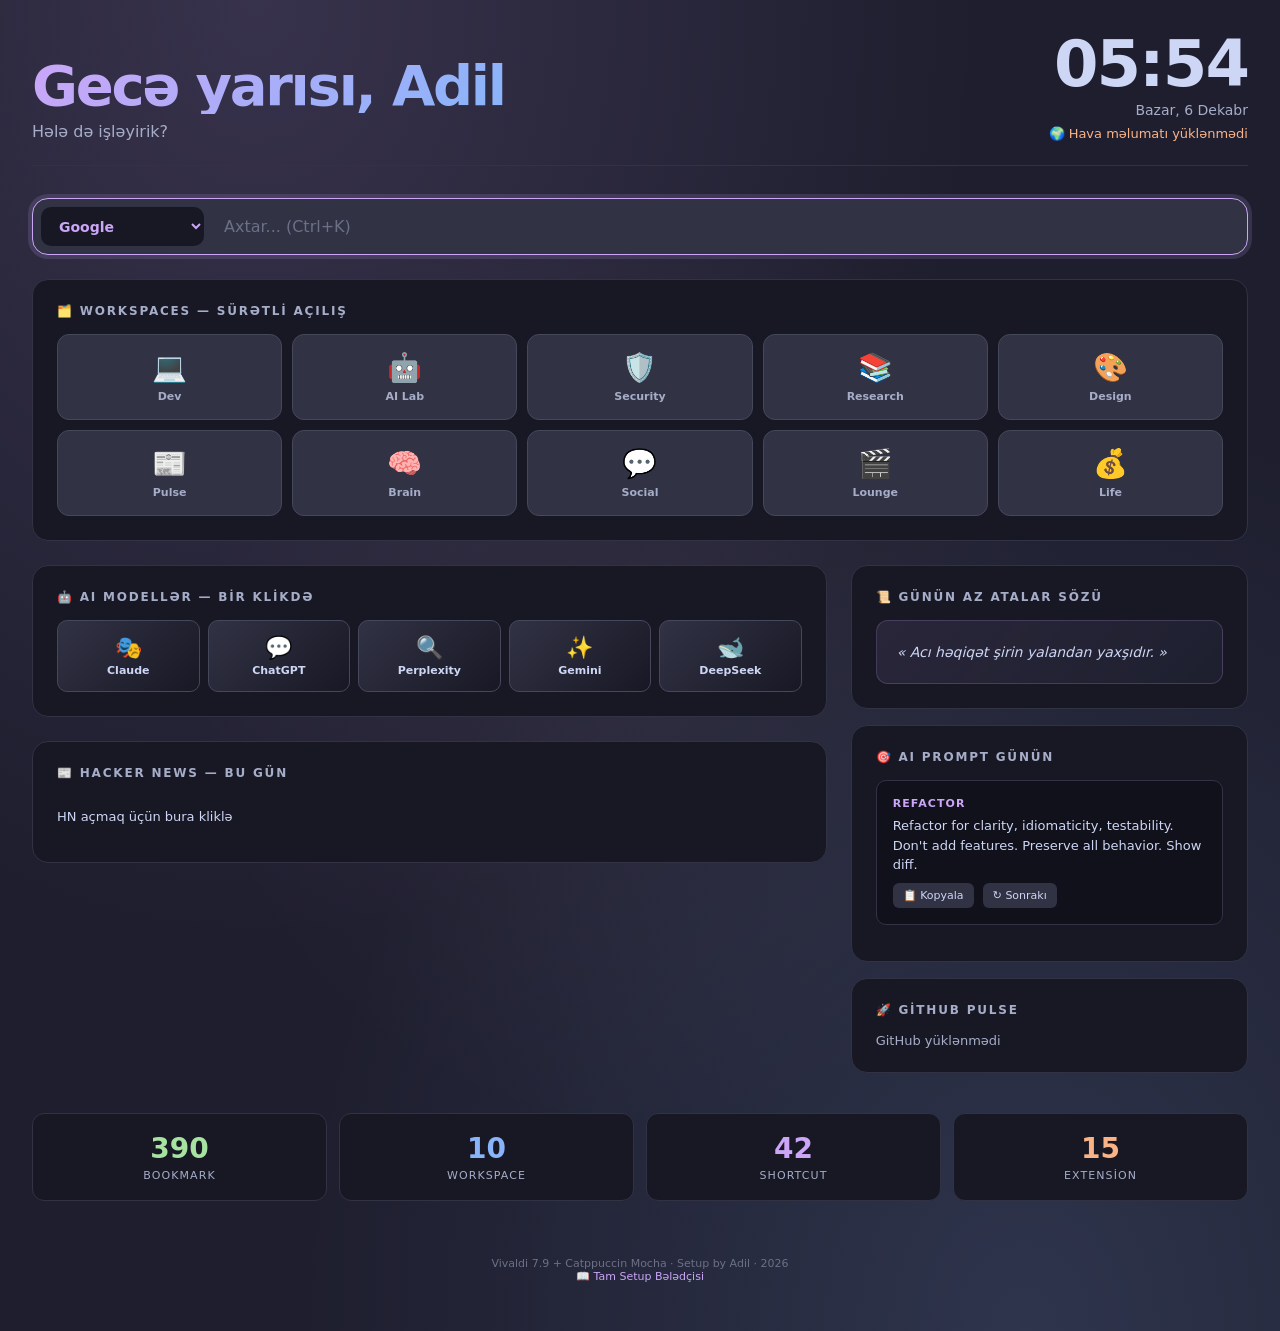
==== vivaldi/dashboard/index.html @ 632eeb1e "Initial commit: Vivaldi Cockpit 2026 setup" ====
<!DOCTYPE html>
<html lang="az">
<head>
<meta charset="UTF-8">
<meta name="viewport" content="width=device-width, initial-scale=1">
<title>Adil's Cockpit</title>
<style>
:root{--base:#1e1e2e;--mantle:#181825;--crust:#11111b;--surface0:#313244;--surface1:#45475a;--surface2:#585b70;--text:#cdd6f4;--subtext:#a6adc8;--overlay:#6c7086;--pink:#f5c2e7;--mauve:#cba6f7;--red:#f38ba8;--peach:#fab387;--yellow:#f9e2af;--green:#a6e3a1;--teal:#94e2d5;--sky:#89dceb;--sapphire:#74c7ec;--blue:#89b4fa;--lavender:#b4befe}
*{margin:0;padding:0;box-sizing:border-box;font-family:'Inter','SF Pro Display',system-ui,sans-serif}
body{background:var(--base);color:var(--text);min-height:100vh;overflow-x:hidden;background-image:radial-gradient(at 20% 0%,rgba(203,166,247,.15) 0,transparent 50%),radial-gradient(at 80% 100%,rgba(137,180,250,.15) 0,transparent 50%),radial-gradient(at 50% 50%,rgba(245,194,231,.06) 0,transparent 50%)}
.container{max-width:1400px;margin:0 auto;padding:32px}
.hero{display:grid;grid-template-columns:1fr auto;gap:32px;align-items:end;margin-bottom:32px;padding-bottom:24px;border-bottom:1px solid var(--surface0)}
.greeting h1{font-size:56px;font-weight:800;letter-spacing:-.04em;line-height:1;background:linear-gradient(135deg,var(--mauve),var(--blue),var(--lavender));-webkit-background-clip:text;background-clip:text;-webkit-text-fill-color:transparent;margin-bottom:8px}
.greeting p{color:var(--subtext);font-size:16px}
.clock{text-align:right;font-variant-numeric:tabular-nums}
.clock .time{font-size:64px;font-weight:700;color:var(--text);letter-spacing:-.03em;line-height:1}
.clock .date{color:var(--subtext);margin-top:6px;font-size:14px}
.clock .weather{margin-top:8px;color:var(--peach);font-size:13px}
.search-bar{margin:24px 0;display:flex;gap:12px;background:var(--surface0);padding:8px;border-radius:16px;border:1px solid var(--surface1);transition:border .2s,box-shadow .2s}
.search-bar:focus-within{border-color:var(--mauve);box-shadow:0 0 0 4px rgba(203,166,247,.15)}
.search-bar select{background:var(--mantle);color:var(--mauve);border:none;border-radius:10px;padding:10px 14px;font-size:14px;font-weight:600;cursor:pointer;outline:none}
.search-bar input{flex:1;background:transparent;border:none;color:var(--text);font-size:16px;padding:10px 8px;outline:none}
.search-bar input::placeholder{color:var(--overlay)}
.grid{display:grid;grid-template-columns:2fr 1fr;gap:24px}
.section{background:var(--mantle);border:1px solid var(--surface0);border-radius:16px;padding:24px}
.section h2{font-size:12px;text-transform:uppercase;letter-spacing:.15em;color:var(--subtext);margin-bottom:16px;font-weight:700}
.workspaces{display:grid;grid-template-columns:repeat(5,1fr);gap:10px}
.ws-card{background:var(--surface0);border:1px solid var(--surface1);border-radius:12px;padding:16px 12px;text-align:center;cursor:pointer;text-decoration:none;color:var(--text);transition:all .2s;display:flex;flex-direction:column;align-items:center;gap:6px}
.ws-card:hover{background:var(--surface1);border-color:var(--mauve);transform:translateY(-2px);box-shadow:0 8px 16px rgba(0,0,0,.2)}
.ws-card .emoji{font-size:28px}
.ws-card .name{font-size:11px;color:var(--subtext);font-weight:600}
.ai-grid{display:grid;grid-template-columns:repeat(5,1fr);gap:8px}
.ai-btn{background:linear-gradient(135deg,var(--surface0),var(--mantle));border:1px solid var(--surface1);border-radius:10px;padding:14px 8px;text-align:center;text-decoration:none;color:var(--text);font-size:11px;font-weight:600;cursor:pointer;transition:all .2s;display:block}
.ai-btn:hover{transform:translateY(-2px);border-color:var(--blue)}
.ai-btn .icon{font-size:22px;display:block;margin-bottom:4px}
.widget{margin-bottom:16px}
.proverb{background:linear-gradient(135deg,rgba(203,166,247,.1),rgba(137,180,250,.05));border:1px solid rgba(203,166,247,.2);padding:20px;border-radius:12px;font-style:italic;color:var(--text);font-size:14px;line-height:1.6}
.prompt-card{background:var(--crust);padding:16px;border-radius:10px;border:1px solid var(--surface0);margin-bottom:12px}
.prompt-card .label{font-size:11px;color:var(--mauve);text-transform:uppercase;letter-spacing:.1em;font-weight:700;margin-bottom:6px}
.prompt-card .text{color:var(--text);font-size:13px;line-height:1.5}
.prompt-card button{background:var(--surface0);color:var(--text);border:none;padding:6px 10px;border-radius:6px;font-size:11px;margin:8px 4px 0 0;cursor:pointer;transition:background .2s}
.prompt-card button:hover{background:var(--mauve);color:var(--base)}
.hn-list{list-style:none}
.hn-item{padding:12px 0;border-bottom:1px solid var(--surface0)}
.hn-item:last-child{border-bottom:none}
.hn-item a{color:var(--text);text-decoration:none;font-size:13px;line-height:1.4;display:block}
.hn-item a:hover{color:var(--peach)}
.hn-item .meta{color:var(--overlay);font-size:11px;margin-top:4px}
.stats{display:grid;grid-template-columns:repeat(4,1fr);gap:12px;margin-top:24px}
.stat{background:var(--mantle);border:1px solid var(--surface0);border-radius:12px;padding:18px;text-align:center}
.stat .value{font-size:28px;font-weight:700;color:var(--green);font-variant-numeric:tabular-nums}
.stat .label{font-size:11px;color:var(--subtext);text-transform:uppercase;letter-spacing:.1em;margin-top:4px}
.stat:nth-child(2) .value{color:var(--blue)}
.stat:nth-child(3) .value{color:var(--mauve)}
.stat:nth-child(4) .value{color:var(--peach)}
.footer{margin-top:40px;text-align:center;color:var(--overlay);font-size:11px;padding:16px}
.footer a{color:var(--mauve);text-decoration:none}
@media(max-width:1024px){.grid{grid-template-columns:1fr}.workspaces{grid-template-columns:repeat(5,1fr)}.ai-grid{grid-template-columns:repeat(3,1fr)}}
</style>
</head>
<body>
<div class="container">
<div class="hero">
<div class="greeting"><h1 id="greeting">Salam Adil</h1><p id="subgreeting">Bu gün nə yaratacağıq?</p></div>
<div class="clock"><div class="time" id="time">--:--</div><div class="date" id="date">—</div><div class="weather" id="weather">Hava yüklənir...</div></div>
</div>
<div class="search-bar">
<select id="engine">
<option value="https://www.google.com/search?q=">Google</option>
<option value="https://duckduckgo.com/?q=">DuckDuckGo</option>
<option value="https://www.perplexity.ai/?q=">Perplexity</option>
<option value="https://github.com/search?q=">GitHub</option>
<option value="https://context7.com/search?q=">Context7</option>
<option value="https://www.npmjs.com/search?q=">npm</option>
<option value="https://pub.dev/packages?q=">pub.dev</option>
<option value="https://stackoverflow.com/search?q=">StackOverflow</option>
<option value="https://wiki.archlinux.org/index.php?search=">Arch Wiki</option>
<option value="https://www.youtube.com/results?search_query=">YouTube</option>
</select>
<input id="searchInput" placeholder="Axtar... (Ctrl+K)" autofocus>
</div>
<div class="section" style="margin-bottom:24px"><h2>🗂️ Workspaces — Sürətli Açılış</h2>
<div class="workspaces" id="ws-grid"></div>
</div>
<div class="grid">
<div>
<div class="section" style="margin-bottom:24px"><h2>🤖 AI Modellər — Bir Klikdə</h2>
<div class="ai-grid" id="ai-grid"></div>
</div>
<div class="section"><h2>📰 Hacker News — Bu Gün</h2>
<ul class="hn-list" id="hn-list"><li class="hn-item"><a>Yüklənir...</a></li></ul>
</div>
</div>
<div>
<div class="widget"><div class="section"><h2>📜 Günün AZ Atalar Sözü</h2>
<div class="proverb" id="proverb">Yüklənir...</div></div></div>
<div class="widget"><div class="section"><h2>🎯 AI Prompt Günün</h2>
<div class="prompt-card">
<div class="label" id="prompt-label">Code Review</div>
<div class="text" id="prompt-text">...</div>
<button id="btn-copy">📋 Kopyala</button>
<button id="btn-next">↻ Sonrakı</button>
</div></div></div>
<div class="widget"><div class="section"><h2>🚀 GitHub Pulse</h2>
<div id="ghpulse" style="font-size:13px;color:var(--subtext)">Yüklənir...</div>
</div></div>
</div>
</div>
<div class="stats">
<div class="stat"><div class="value">390</div><div class="label">Bookmark</div></div>
<div class="stat"><div class="value">10</div><div class="label">Workspace</div></div>
<div class="stat"><div class="value">42</div><div class="label">Shortcut</div></div>
<div class="stat"><div class="value">15</div><div class="label">Extension</div></div>
</div>
<div class="footer">Vivaldi 7.9 + Catppuccin Mocha · Setup by Adil · 2026<br><a href="file:///home/blackarch/vivaldi-tam-bele.md">📖 Tam Setup Bələdçisi</a></div>
</div>
<script>
const $ = id => document.getElementById(id);

// ═══ CLOCK ═══
const days = ['Bazar','Bazar ertəsi','Çərşənbə axşamı','Çərşənbə','Cümə axşamı','Cümə','Şənbə'];
const months = ['Yanvar','Fevral','Mart','Aprel','May','İyun','İyul','Avqust','Sentyabr','Oktyabr','Noyabr','Dekabr'];
function tick(){
  const d = new Date();
  $('time').textContent = String(d.getHours()).padStart(2,'0') + ':' + String(d.getMinutes()).padStart(2,'0');
  $('date').textContent = days[d.getDay()] + ', ' + d.getDate() + ' ' + months[d.getMonth()];
}
tick(); setInterval(tick, 30000);

// ═══ GREETING ═══
const h = new Date().getHours();
let g='Salam Adil', sg='Bu gün nə yaratacağıq?';
if(h<6){g='Gecə yarısı, Adil';sg='Hələ də işləyirik?';}
else if(h<12){g='Sabahın xeyir, Adil';sg='Bu gün nə yaratacağıq?';}
else if(h<17){g='Salam Adil';sg='Günortan xeyirli olsun';}
else if(h<22){g='Axşamın xeyir, Adil';sg='Necə getdi günün?';}
else{g='Gecən xeyir, Adil';sg='İstirahət vaxtı yaxınlaşır';}
$('greeting').textContent = g;
$('subgreeting').textContent = sg;

// ═══ HAVA (open-meteo — clean JSON, no HTML pollution) ═══
const wmoMap = {
  0:'☀️ Aydın',1:'🌤️ Az buludlu',2:'⛅ Buludlu',3:'☁️ Tutqun',
  45:'🌫️ Duman',48:'🌫️ Duman',
  51:'🌦️ Çisəkli',53:'🌦️ Çisəkli',55:'🌦️ Şiddətli çisək',
  61:'🌧️ Yüngül yağış',63:'🌧️ Yağış',65:'🌧️ Şiddətli yağış',
  71:'🌨️ Yüngül qar',73:'🌨️ Qar',75:'❄️ Şiddətli qar',
  77:'🌨️ Qar dənələri',
  80:'🌦️ Leysan',81:'🌧️ Leysan',82:'⛈️ Şiddətli leysan',
  85:'🌨️ Qar leysanı',86:'❄️ Şiddətli qar leysanı',
  95:'⛈️ Tufan',96:'⛈️ Tufan + dolu',99:'⛈️ Şiddətli tufan'
};
fetch('https://api.open-meteo.com/v1/forecast?latitude=40.4093&longitude=49.8671&current=temperature_2m,wind_speed_10m,weather_code&timezone=Asia/Baku')
  .then(r=>r.json())
  .then(d=>{
    const c = d.current;
    const desc = wmoMap[c.weather_code] || '🌍';
    $('weather').textContent = `🌍 Bakı: ${desc} ${Math.round(c.temperature_2m)}°C · 💨 ${Math.round(c.wind_speed_10m)} km/h`;
  })
  .catch(()=>$('weather').textContent='🌍 Hava məlumatı yüklənmədi');

// ═══ SEARCH ═══
const si = $('searchInput');
si.addEventListener('keydown', e => {
  if(e.key==='Enter') location.href = $('engine').value + encodeURIComponent(si.value);
});
document.addEventListener('keydown', e => {
  if((e.ctrlKey||e.metaKey)&&e.key==='k'){e.preventDefault();si.focus();}
});

// ═══ WORKSPACES ═══
const ws = [
  {emoji:'💻',name:'Dev',url:'http://localhost:3000'},
  {emoji:'🤖',name:'AI Lab',url:'https://claude.ai'},
  {emoji:'🛡️',name:'Security',url:'https://www.shodan.io'},
  {emoji:'📚',name:'Research',url:'https://arxiv.org'},
  {emoji:'🎨',name:'Design',url:'https://www.figma.com'},
  {emoji:'📰',name:'Pulse',url:'https://news.ycombinator.com'},
  {emoji:'🧠',name:'Brain',url:'https://www.notion.so'},
  {emoji:'💬',name:'Social',url:'https://x.com/home'},
  {emoji:'🎬',name:'Lounge',url:'https://www.youtube.com'},
  {emoji:'💰',name:'Life',url:'https://maps.google.com'}
];
const wsGrid = $('ws-grid');
ws.forEach(w => {
  const a = document.createElement('a');
  a.className = 'ws-card';
  a.href = w.url;
  const e = document.createElement('span'); e.className='emoji'; e.textContent=w.emoji;
  const n = document.createElement('span'); n.className='name'; n.textContent=w.name;
  a.appendChild(e); a.appendChild(n);
  wsGrid.appendChild(a);
});

// ═══ AI BUTTONS ═══
const ai = [
  {icon:'🎭',name:'Claude',url:'https://claude.ai'},
  {icon:'💬',name:'ChatGPT',url:'https://chat.openai.com'},
  {icon:'🔍',name:'Perplexity',url:'https://www.perplexity.ai'},
  {icon:'✨',name:'Gemini',url:'https://gemini.google.com'},
  {icon:'🐋',name:'DeepSeek',url:'https://chat.deepseek.com'}
];
const aiGrid = $('ai-grid');
ai.forEach(a => {
  const btn = document.createElement('a');
  btn.className = 'ai-btn';
  btn.href = a.url;
  btn.target = '_blank';
  const ic = document.createElement('span'); ic.className='icon'; ic.textContent=a.icon;
  btn.appendChild(ic);
  btn.appendChild(document.createTextNode(a.name));
  aiGrid.appendChild(btn);
});

// ═══ HACKER NEWS (safe DOM) ═══
fetch('https://hacker-news.firebaseio.com/v0/topstories.json')
  .then(r=>r.json())
  .then(ids=>Promise.all(ids.slice(0,5).map(id=>
    fetch(`https://hacker-news.firebaseio.com/v0/item/${id}.json`).then(r=>r.json())
  )))
  .then(stories => {
    const list = $('hn-list');
    list.textContent = '';
    stories.forEach(s => {
      const li = document.createElement('li');
      li.className = 'hn-item';
      const a = document.createElement('a');
      a.href = s.url || ('https://news.ycombinator.com/item?id=' + s.id);
      a.target = '_blank';
      a.textContent = s.title;
      const meta = document.createElement('div');
      meta.className = 'meta';
      meta.textContent = `▲ ${s.score} · ${s.descendants||0} comments · ${s.by}`;
      a.appendChild(meta);
      li.appendChild(a);
      list.appendChild(li);
    });
  })
  .catch(() => {
    const list = $('hn-list');
    list.textContent = '';
    const li = document.createElement('li');
    li.className = 'hn-item';
    const a = document.createElement('a');
    a.href = 'https://news.ycombinator.com';
    a.textContent = 'HN açmaq üçün bura kliklə';
    li.appendChild(a);
    list.appendChild(li);
  });

// ═══ AZ PROVERBS ═══
const proverbs = [
  "Vaxt qızıldan qiymətlidir.",
  "Bir baxışın min söhbəti var.",
  "Tək əldən səs çıxmaz.",
  "Su axar, çuxurunu tapar.",
  "Gözəl olan dünya zəhmətə dəyər.",
  "İti gör daşı yığ.",
  "Yüz dəfə eşitməkdənsə, bir dəfə görmək yaxşıdır.",
  "Bilik insanın əbədi zənginliyidir.",
  "Hər işin öz vaxtı var.",
  "Doğru söz acı olar.",
  "İlk addım ən çətinidir.",
  "Səbr — uğurun açarıdır.",
  "Tələsən təngnəfəs olar.",
  "Düşmən gücdə deyil, ağılda olar.",
  "Az danış, çox dinlə.",
  "Yaxşı dost gümüşdən qiymətlidir.",
  "Acı həqiqət şirin yalandan yaxşıdır.",
  "Ağıl yaşda deyil, başdadır."
];
const dayIdx = Math.floor((new Date() - new Date(new Date().getFullYear(),0,0))/86400000) % proverbs.length;
$('proverb').textContent = '« ' + proverbs[dayIdx] + ' »';

// ═══ AI PROMPTS ═══
const prompts = [
  {label:"Code Review (Sərt)",text:"Review this code mercilessly. Find every bug, security flaw, performance issue, edge case. Be specific. No fluff."},
  {label:"Architecture Decision",text:"I'm building [feature]. Compare 3 approaches: [A], [B], [C]. For each: pros, cons, scaling, complexity. Pick one with reason."},
  {label:"Debug Mystery",text:"Debug this. Symptom: [X]. Expected: [Y]. Already tried: [Z]. Don't repeat what I tried. Find root cause."},
  {label:"Refactor",text:"Refactor for clarity, idiomaticity, testability. Don't add features. Preserve all behavior. Show diff."},
  {label:"Translate to AZ",text:"Translate to Azerbaijani. Keep technical terms in English where natural. Tone: friendly, direct."},
  {label:"Explain Like I'm 5",text:"Explain [concept] like I'm 5. Use analogies from everyday life. No jargon."},
  {label:"Find Edge Cases",text:"List 10 edge cases for [feature/function]. Include rare ones — race conditions, unicode, network failures, malicious input."},
  {label:"Optimize Performance",text:"Profile this code's bottleneck. Suggest 3 strategies. Include Big-O analysis. Real benchmarks if possible."},
  {label:"Security Audit",text:"Audit for OWASP Top 10. SQL injection, XSS, CSRF, broken auth, sensitive data. Be paranoid."},
  {label:"Write Tests",text:"Write unit tests covering happy path + edge cases + failure modes. 80%+ coverage. Use AAA pattern."}
];
let cur = Math.floor(Math.random()*prompts.length);
function show(){$('prompt-label').textContent=prompts[cur].label;$('prompt-text').textContent=prompts[cur].text;}
$('btn-next').addEventListener('click', () => { cur=(cur+1)%prompts.length; show(); });
$('btn-copy').addEventListener('click', () => {
  navigator.clipboard.writeText(prompts[cur].text);
  const b=$('btn-copy');const o=b.textContent;b.textContent='✓ Kopyalandı';setTimeout(()=>b.textContent=o,1500);
});
show();

// ═══ GitHub Project Pulse ═══
async function ghPulse(){
  try{
    const r = await fetch('https://api.github.com/users/DarkTLord/repos?sort=pushed&per_page=4');
    const repos = await r.json();
    const c = document.getElementById('ghpulse'); if(!c) return;
    c.textContent = '';
    if(!Array.isArray(repos)){c.textContent='GitHub API rate limit'; return;}
    for(const repo of repos){
      const card = document.createElement('a');
      card.className = 'ai-btn';
      card.href = repo.html_url; card.target = '_blank';
      card.style.cssText = 'text-align:left;padding:12px;margin-bottom:6px;display:block';
      const name = document.createElement('div');
      name.style.color = 'var(--mauve)';
      name.style.fontSize = '14px';
      name.style.fontWeight = '700';
      name.textContent = '🔵 ' + repo.name;
      card.appendChild(name);
      const meta = document.createElement('div');
      meta.style.fontSize = '11px';
      meta.style.color = 'var(--subtext)';
      meta.style.marginTop = '4px';
      const lang = repo.language || '?';
      const stars = repo.stargazers_count || 0;
      const updated = new Date(repo.pushed_at).toLocaleDateString('az');
      meta.textContent = `${lang} · ⭐ ${stars} · ${updated}`;
      card.appendChild(meta);
      if(repo.description){
        const desc = document.createElement('div');
        desc.style.fontSize = '12px';
        desc.style.color = 'var(--text)';
        desc.style.marginTop = '4px';
        desc.textContent = repo.description.slice(0,80);
        card.appendChild(desc);
      }
      c.appendChild(card);
    }
  }catch(e){
    const c = document.getElementById('ghpulse');
    if(c) c.textContent = 'GitHub yüklənmədi';
  }
}
ghPulse();

</script>
</body>
</html>
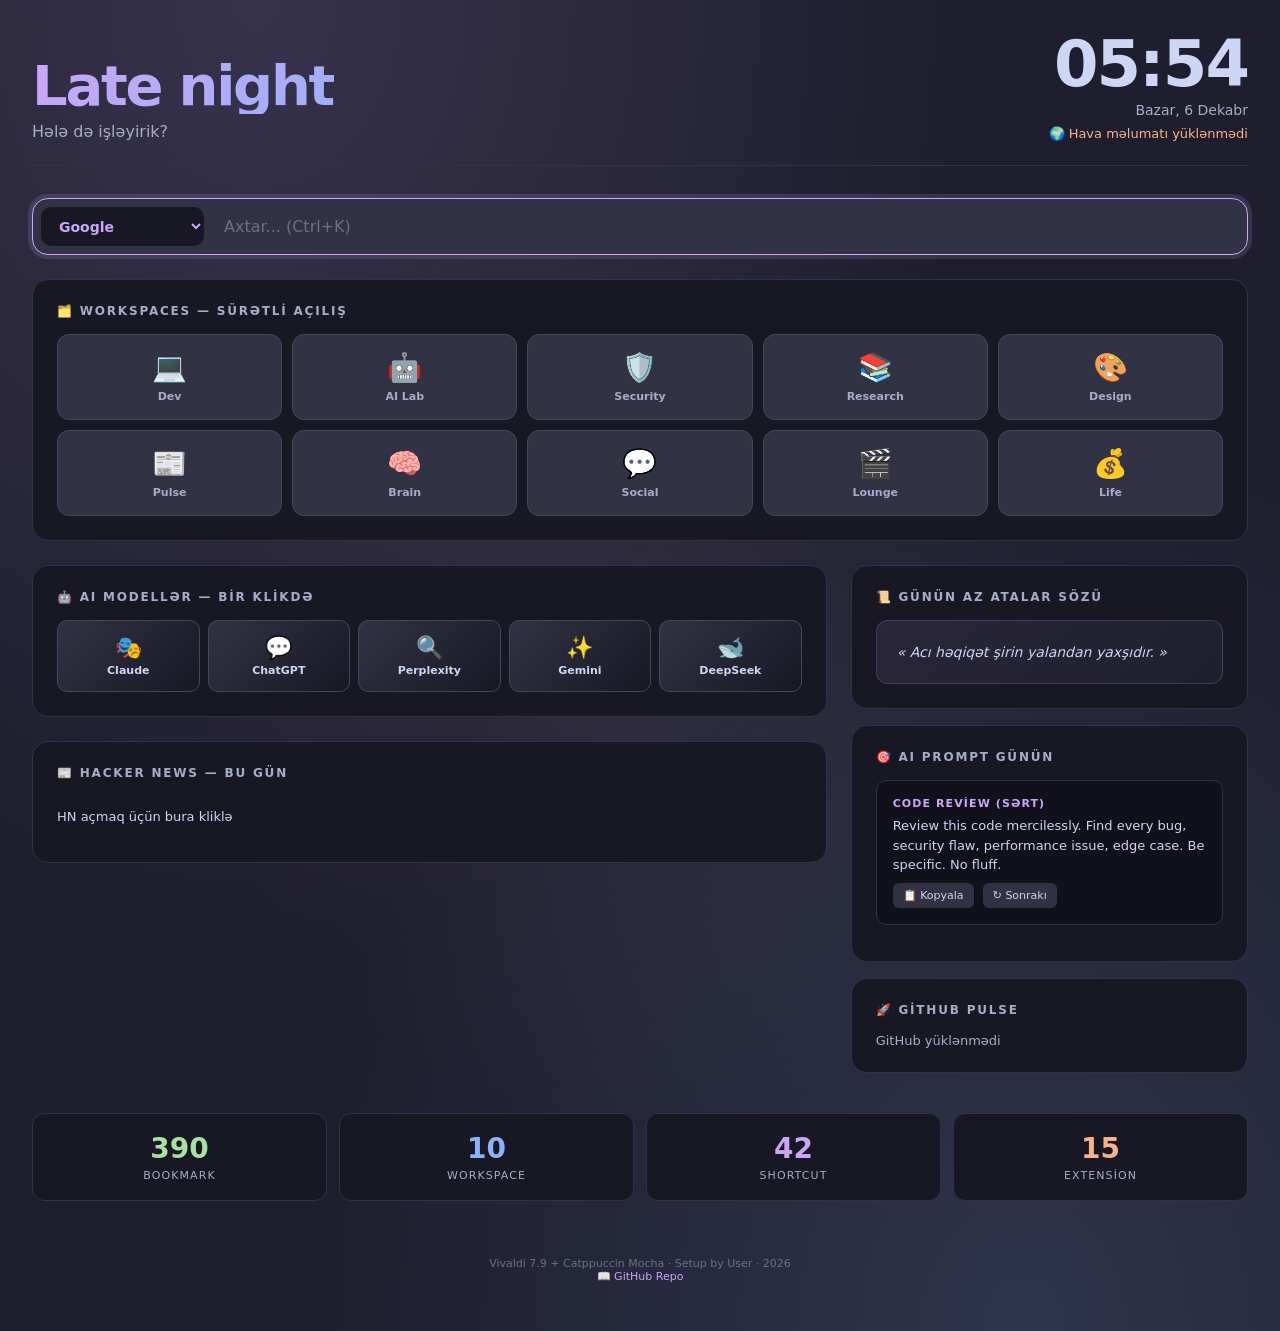
==== commit af8c7401: "feat: globalize repo — i18n, sanitize personal info, shebang fix - README/RELEASE/CHANGELOG/CONTRIBU" ====
--- a/vivaldi/dashboard/index.html
+++ b/vivaldi/dashboard/index.html
@@ -3,7 +3,7 @@
 <head>
 <meta charset="UTF-8">
 <meta name="viewport" content="width=device-width, initial-scale=1">
-<title>Adil's Cockpit</title>
+<title>My Cockpit</title>
 <style>
 :root{--base:#1e1e2e;--mantle:#181825;--crust:#11111b;--surface0:#313244;--surface1:#45475a;--surface2:#585b70;--text:#cdd6f4;--subtext:#a6adc8;--overlay:#6c7086;--pink:#f5c2e7;--mauve:#cba6f7;--red:#f38ba8;--peach:#fab387;--yellow:#f9e2af;--green:#a6e3a1;--teal:#94e2d5;--sky:#89dceb;--sapphire:#74c7ec;--blue:#89b4fa;--lavender:#b4befe}
 *{margin:0;padding:0;box-sizing:border-box;font-family:'Inter','SF Pro Display',system-ui,sans-serif}
@@ -61,7 +61,7 @@
 <body>
 <div class="container">
 <div class="hero">
-<div class="greeting"><h1 id="greeting">Salam Adil</h1><p id="subgreeting">Bu gün nə yaratacağıq?</p></div>
+<div class="greeting"><h1 id="greeting">Welcome back</h1><p id="subgreeting">Bu gün nə yaratacağıq?</p></div>
 <div class="clock"><div class="time" id="time">--:--</div><div class="date" id="date">—</div><div class="weather" id="weather">Hava yüklənir...</div></div>
 </div>
 <div class="search-bar">
@@ -112,7 +112,7 @@
 <div class="stat"><div class="value">42</div><div class="label">Shortcut</div></div>
 <div class="stat"><div class="value">15</div><div class="label">Extension</div></div>
 </div>
-<div class="footer">Vivaldi 7.9 + Catppuccin Mocha · Setup by Adil · 2026<br><a href="file:///home/blackarch/vivaldi-tam-bele.md">📖 Tam Setup Bələdçisi</a></div>
+<div class="footer">Vivaldi 7.9 + Catppuccin Mocha · Setup by User · 2026<br><a href="https://github.com/DarkTLord/vivaldi-cockpit">📖 GitHub Repo</a></div>
 </div>
 <script>
 const $ = id => document.getElementById(id);
@@ -129,12 +129,12 @@
 
 // ═══ GREETING ═══
 const h = new Date().getHours();
-let g='Salam Adil', sg='Bu gün nə yaratacağıq?';
-if(h<6){g='Gecə yarısı, Adil';sg='Hələ də işləyirik?';}
-else if(h<12){g='Sabahın xeyir, Adil';sg='Bu gün nə yaratacağıq?';}
-else if(h<17){g='Salam Adil';sg='Günortan xeyirli olsun';}
-else if(h<22){g='Axşamın xeyir, Adil';sg='Necə getdi günün?';}
-else{g='Gecən xeyir, Adil';sg='İstirahət vaxtı yaxınlaşır';}
+let g='Welcome back', sg='Bu gün nə yaratacağıq?';
+if(h<6){g='Late night';sg='Hələ də işləyirik?';}
+else if(h<12){g='Good morning';sg='Bu gün nə yaratacağıq?';}
+else if(h<17){g='Welcome back';sg='Günortan xeyirli olsun';}
+else if(h<22){g='Good evening';sg='Necə getdi günün?';}
+else{g='Good night';sg='İstirahət vaxtı yaxınlaşır';}
 $('greeting').textContent = g;
 $('subgreeting').textContent = sg;
 
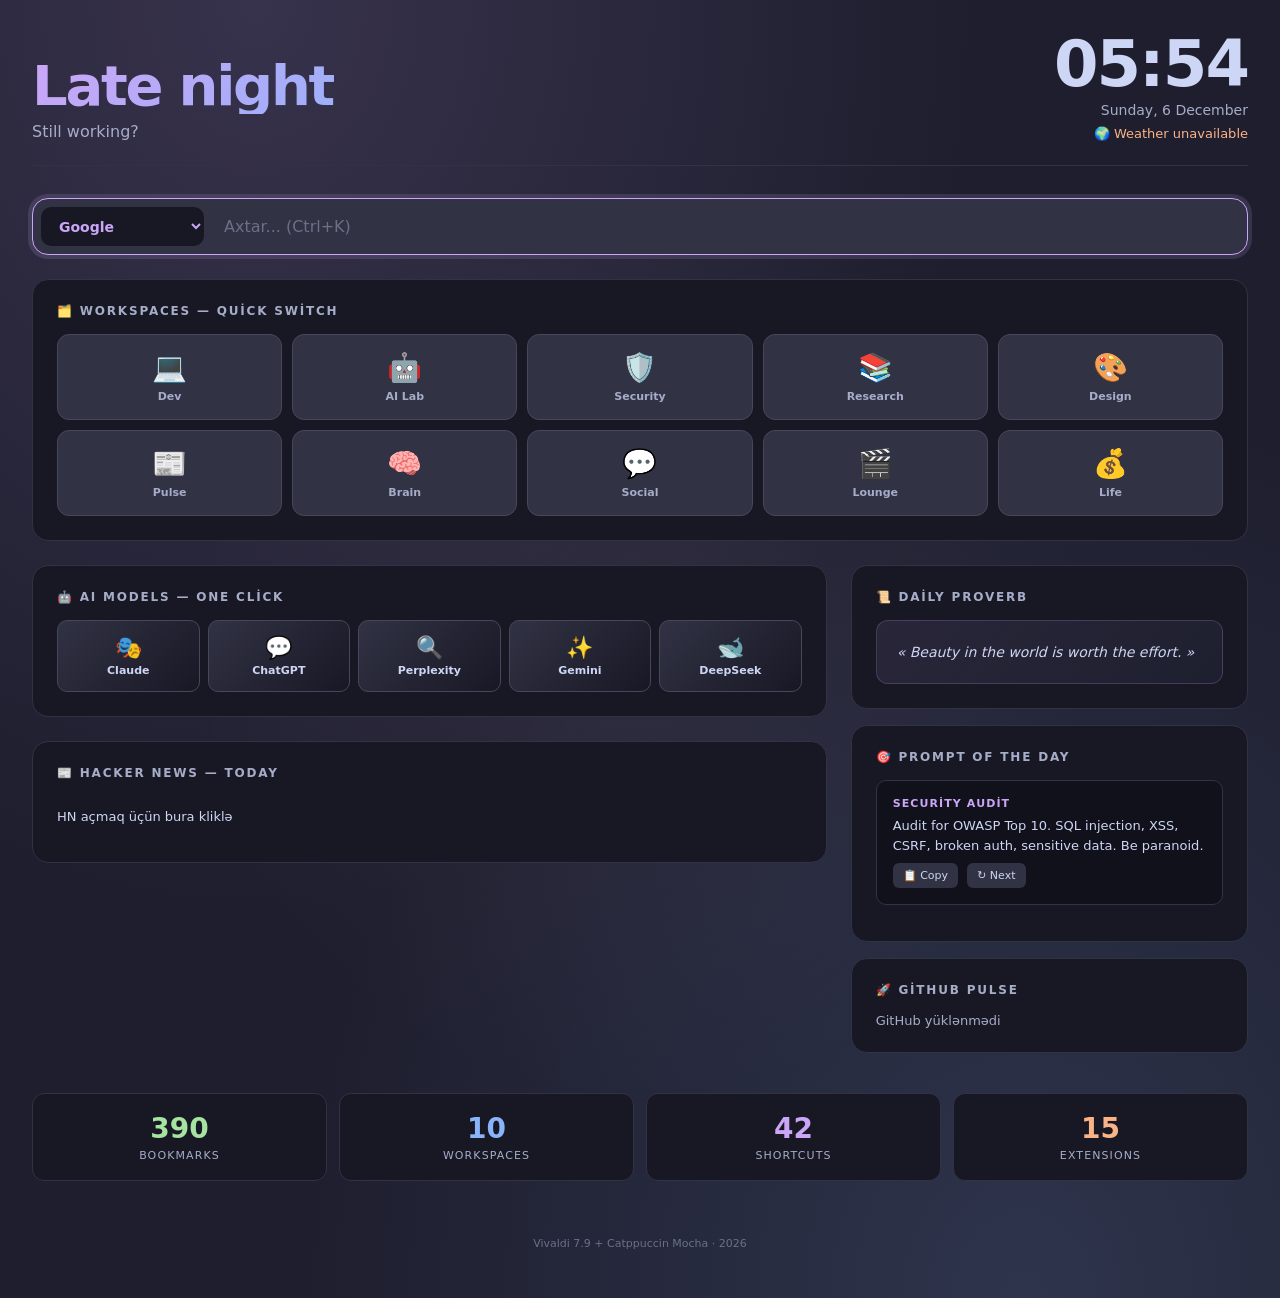
==== commit b788b10c: "feat: full English dashboard + new EN screenshots - Translated all dashboard JS strings (greetings, " ====
--- a/vivaldi/dashboard/index.html
+++ b/vivaldi/dashboard/index.html
@@ -61,8 +61,8 @@
 <body>
 <div class="container">
 <div class="hero">
-<div class="greeting"><h1 id="greeting">Welcome back</h1><p id="subgreeting">Bu gün nə yaratacağıq?</p></div>
-<div class="clock"><div class="time" id="time">--:--</div><div class="date" id="date">—</div><div class="weather" id="weather">Hava yüklənir...</div></div>
+<div class="greeting"><h1 id="greeting">Welcome back</h1><p id="subgreeting">What shall we build today?</p></div>
+<div class="clock"><div class="time" id="time">--:--</div><div class="date" id="date">—</div><div class="weather" id="weather">Loading weather...</div></div>
 </div>
 <div class="search-bar">
 <select id="engine">
@@ -79,47 +79,47 @@
 </select>
 <input id="searchInput" placeholder="Axtar... (Ctrl+K)" autofocus>
 </div>
-<div class="section" style="margin-bottom:24px"><h2>🗂️ Workspaces — Sürətli Açılış</h2>
+<div class="section" style="margin-bottom:24px"><h2>🗂️ Workspaces — Quick Switch</h2>
 <div class="workspaces" id="ws-grid"></div>
 </div>
 <div class="grid">
 <div>
-<div class="section" style="margin-bottom:24px"><h2>🤖 AI Modellər — Bir Klikdə</h2>
+<div class="section" style="margin-bottom:24px"><h2>🤖 AI Models — One Click</h2>
 <div class="ai-grid" id="ai-grid"></div>
 </div>
-<div class="section"><h2>📰 Hacker News — Bu Gün</h2>
-<ul class="hn-list" id="hn-list"><li class="hn-item"><a>Yüklənir...</a></li></ul>
+<div class="section"><h2>📰 Hacker News — Today</h2>
+<ul class="hn-list" id="hn-list"><li class="hn-item"><a>Loading...</a></li></ul>
 </div>
 </div>
 <div>
-<div class="widget"><div class="section"><h2>📜 Günün AZ Atalar Sözü</h2>
-<div class="proverb" id="proverb">Yüklənir...</div></div></div>
-<div class="widget"><div class="section"><h2>🎯 AI Prompt Günün</h2>
+<div class="widget"><div class="section"><h2>📜 Daily Proverb</h2>
+<div class="proverb" id="proverb">Loading...</div></div></div>
+<div class="widget"><div class="section"><h2>🎯 Prompt of the Day</h2>
 <div class="prompt-card">
 <div class="label" id="prompt-label">Code Review</div>
 <div class="text" id="prompt-text">...</div>
-<button id="btn-copy">📋 Kopyala</button>
-<button id="btn-next">↻ Sonrakı</button>
+<button id="btn-copy">📋 Copy</button>
+<button id="btn-next">↻ Next</button>
 </div></div></div>
 <div class="widget"><div class="section"><h2>🚀 GitHub Pulse</h2>
-<div id="ghpulse" style="font-size:13px;color:var(--subtext)">Yüklənir...</div>
+<div id="ghpulse" style="font-size:13px;color:var(--subtext)">Loading...</div>
 </div></div>
 </div>
 </div>
 <div class="stats">
-<div class="stat"><div class="value">390</div><div class="label">Bookmark</div></div>
-<div class="stat"><div class="value">10</div><div class="label">Workspace</div></div>
-<div class="stat"><div class="value">42</div><div class="label">Shortcut</div></div>
-<div class="stat"><div class="value">15</div><div class="label">Extension</div></div>
-</div>
-<div class="footer">Vivaldi 7.9 + Catppuccin Mocha · Setup by User · 2026<br><a href="https://github.com/DarkTLord/vivaldi-cockpit">📖 GitHub Repo</a></div>
+<div class="stat"><div class="value">390</div><div class="label">BOOKMARKS</div></div>
+<div class="stat"><div class="value">10</div><div class="label">WORKSPACES</div></div>
+<div class="stat"><div class="value">42</div><div class="label">SHORTCUTS</div></div>
+<div class="stat"><div class="value">15</div><div class="label">EXTENSIONS</div></div>
+</div>
+<div class="footer">Vivaldi 7.9 + Catppuccin Mocha · 2026
 </div>
 <script>
 const $ = id => document.getElementById(id);
 
 // ═══ CLOCK ═══
-const days = ['Bazar','Bazar ertəsi','Çərşənbə axşamı','Çərşənbə','Cümə axşamı','Cümə','Şənbə'];
-const months = ['Yanvar','Fevral','Mart','Aprel','May','İyun','İyul','Avqust','Sentyabr','Oktyabr','Noyabr','Dekabr'];
+const days = ['Sunday','Monday','Tuesday','Wednesday','Thursday','Friday','Saturday'];
+const months = ['January','February','March','April','May','June','July','August','September','October','November','December'];
 function tick(){
   const d = new Date();
   $('time').textContent = String(d.getHours()).padStart(2,'0') + ':' + String(d.getMinutes()).padStart(2,'0');
@@ -129,35 +129,35 @@
 
 // ═══ GREETING ═══
 const h = new Date().getHours();
-let g='Welcome back', sg='Bu gün nə yaratacağıq?';
-if(h<6){g='Late night';sg='Hələ də işləyirik?';}
-else if(h<12){g='Good morning';sg='Bu gün nə yaratacağıq?';}
-else if(h<17){g='Welcome back';sg='Günortan xeyirli olsun';}
-else if(h<22){g='Good evening';sg='Necə getdi günün?';}
-else{g='Good night';sg='İstirahət vaxtı yaxınlaşır';}
+let g='Welcome back', sg='What shall we build today?';
+if(h<6){g='Late night';sg='Still working?';}
+else if(h<12){g='Good morning';sg='What shall we build today?';}
+else if(h<17){g='Welcome back';sg='Hope your day is going well';}
+else if(h<22){g='Good evening';sg='How was your day?';}
+else{g='Good night';sg='Time to wind down';}
 $('greeting').textContent = g;
 $('subgreeting').textContent = sg;
 
 // ═══ HAVA (open-meteo — clean JSON, no HTML pollution) ═══
 const wmoMap = {
-  0:'☀️ Aydın',1:'🌤️ Az buludlu',2:'⛅ Buludlu',3:'☁️ Tutqun',
-  45:'🌫️ Duman',48:'🌫️ Duman',
-  51:'🌦️ Çisəkli',53:'🌦️ Çisəkli',55:'🌦️ Şiddətli çisək',
-  61:'🌧️ Yüngül yağış',63:'🌧️ Yağış',65:'🌧️ Şiddətli yağış',
-  71:'🌨️ Yüngül qar',73:'🌨️ Qar',75:'❄️ Şiddətli qar',
-  77:'🌨️ Qar dənələri',
-  80:'🌦️ Leysan',81:'🌧️ Leysan',82:'⛈️ Şiddətli leysan',
-  85:'🌨️ Qar leysanı',86:'❄️ Şiddətli qar leysanı',
-  95:'⛈️ Tufan',96:'⛈️ Tufan + dolu',99:'⛈️ Şiddətli tufan'
+  0:'☀️ Clear',1:'🌤️ Mostly clear',2:'⛅ Cloudy',3:'☁️ Overcast',
+  45:'🌫️ Foggy',48:'🌫️ Foggy',
+  51:'🌦️ Drizzle',53:'🌦️ Drizzle',55:'🌦️ Heavy drizzle',
+  61:'🌧️ Light rain',63:'🌧️ Rain',65:'🌧️ Heavy rain',
+  71:'🌨️ Light snow',73:'🌨️ Snow',75:'❄️ Heavy snow',
+  77:'🌨️ Snow grains',
+  80:'🌦️ Showers',81:'🌧️ Showers',82:'⛈️ Heavy showers',
+  85:'🌨️ Snow showers',86:'❄️ Heavy snow showers',
+  95:'⛈️ Thunderstorm',96:'⛈️ Thunderstorm + hail',99:'⛈️ Severe thunderstorm'
 };
 fetch('https://api.open-meteo.com/v1/forecast?latitude=40.4093&longitude=49.8671&current=temperature_2m,wind_speed_10m,weather_code&timezone=Asia/Baku')
   .then(r=>r.json())
   .then(d=>{
     const c = d.current;
     const desc = wmoMap[c.weather_code] || '🌍';
-    $('weather').textContent = `🌍 Bakı: ${desc} ${Math.round(c.temperature_2m)}°C · 💨 ${Math.round(c.wind_speed_10m)} km/h`;
+    $('weather').textContent = `🌍 Local: ${desc} ${Math.round(c.temperature_2m)}°C · 💨 ${Math.round(c.wind_speed_10m)} km/h`;
   })
-  .catch(()=>$('weather').textContent='🌍 Hava məlumatı yüklənmədi');
+  .catch(()=>$('weather').textContent='🌍 Weather unavailable');
 
 // ═══ SEARCH ═══
 const si = $('searchInput');
@@ -250,24 +250,24 @@
 
 // ═══ AZ PROVERBS ═══
 const proverbs = [
-  "Vaxt qızıldan qiymətlidir.",
-  "Bir baxışın min söhbəti var.",
-  "Tək əldən səs çıxmaz.",
-  "Su axar, çuxurunu tapar.",
-  "Gözəl olan dünya zəhmətə dəyər.",
-  "İti gör daşı yığ.",
-  "Yüz dəfə eşitməkdənsə, bir dəfə görmək yaxşıdır.",
-  "Bilik insanın əbədi zənginliyidir.",
-  "Hər işin öz vaxtı var.",
-  "Doğru söz acı olar.",
-  "İlk addım ən çətinidir.",
-  "Səbr — uğurun açarıdır.",
-  "Tələsən təngnəfəs olar.",
-  "Düşmən gücdə deyil, ağılda olar.",
-  "Az danış, çox dinlə.",
-  "Yaxşı dost gümüşdən qiymətlidir.",
-  "Acı həqiqət şirin yalandan yaxşıdır.",
-  "Ağıl yaşda deyil, başdadır."
+  "A single hand cannot make a sound.",
+  "Time is more valuable than gold.",
+  "A good friend is more precious than silver.",
+  "Patience is the key to success.",
+  "Listen more, talk less.",
+  "The first step is the hardest.",
+  "Truth is bitter but valuable.",
+  "Knowledge is the eternal wealth of humans.",
+  "Every task has its time.",
+  "Wisdom is in the head, not in age.",
+  "He who hurries gets out of breath.",
+  "The enemy is in the mind, not in strength.",
+  "One look says a thousand words.",
+  "Water finds its way through any crevice.",
+  "He who sees the dog picks up the stone.",
+  "Better to see once than hear a hundred times.",
+  "Beauty in the world is worth the effort.",
+  "The bitter truth is better than a sweet lie."
 ];
 const dayIdx = Math.floor((new Date() - new Date(new Date().getFullYear(),0,0))/86400000) % proverbs.length;
 $('proverb').textContent = '« ' + proverbs[dayIdx] + ' »';
